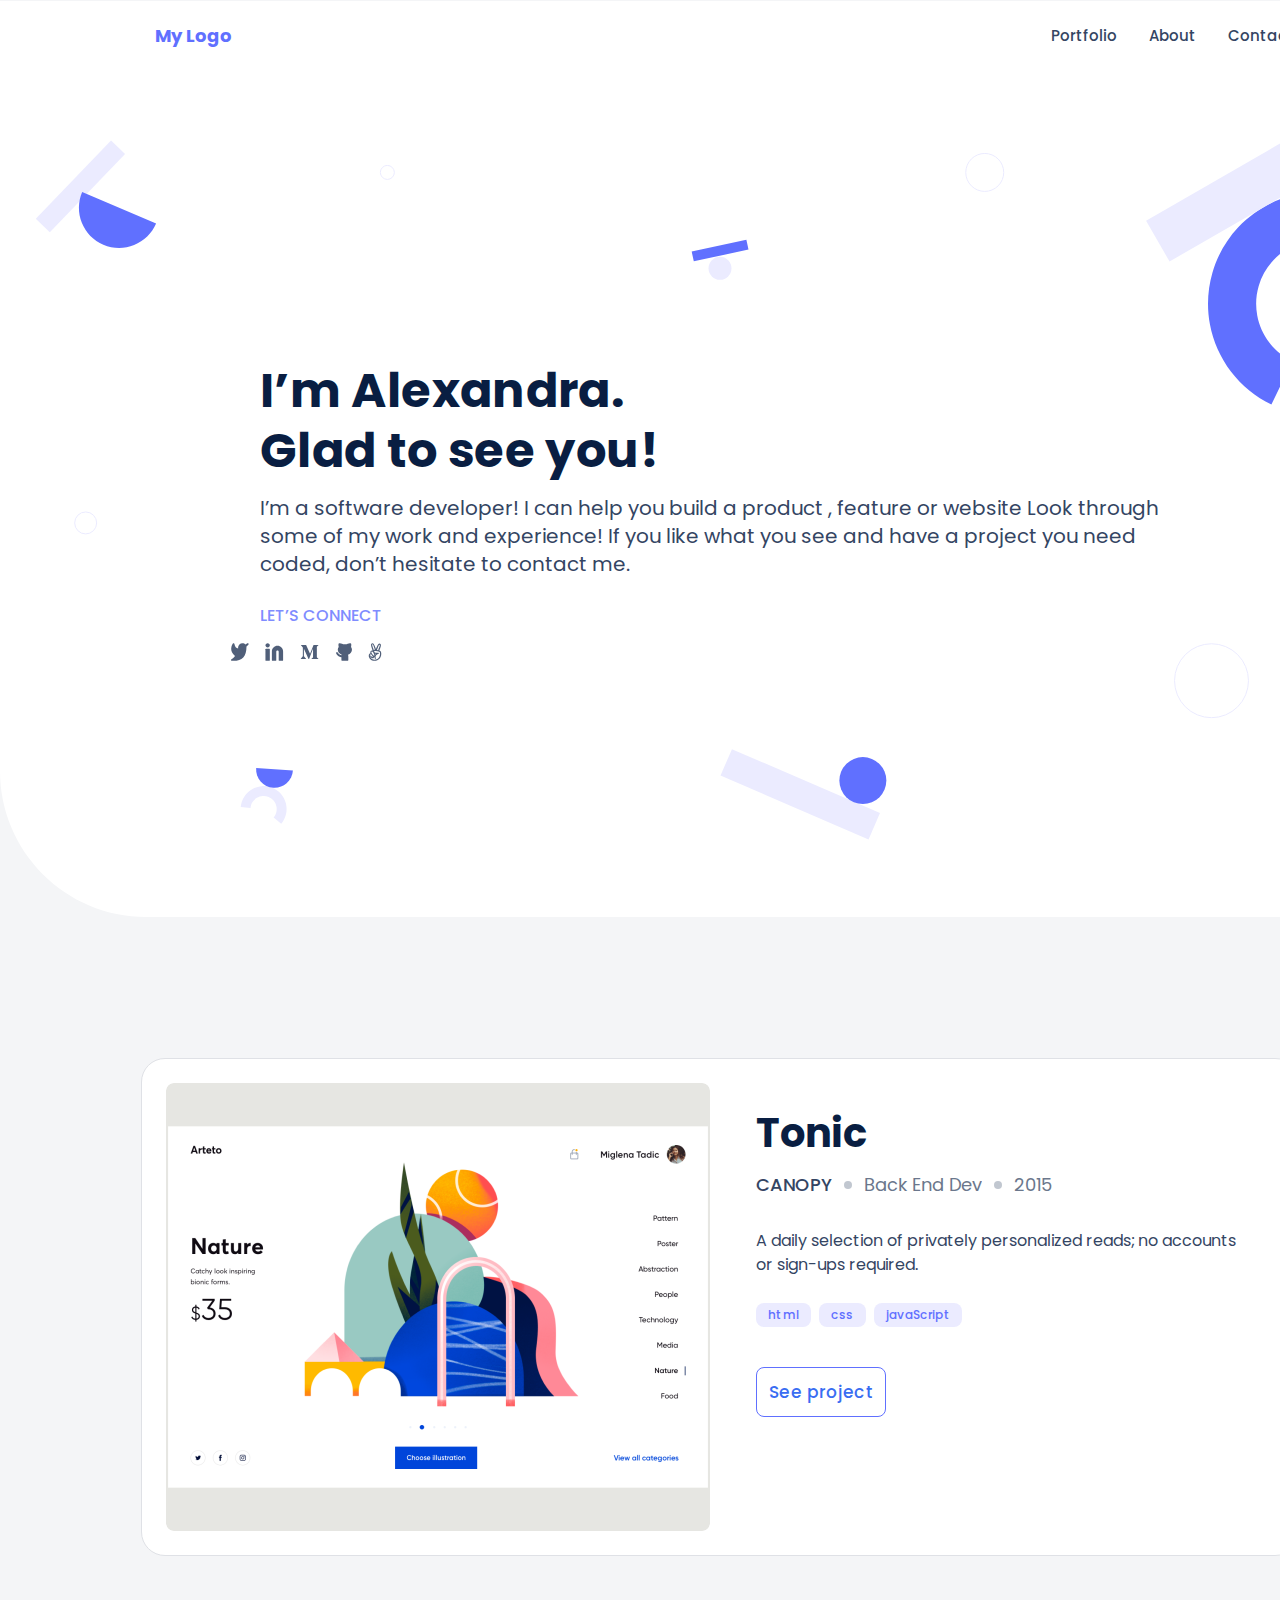
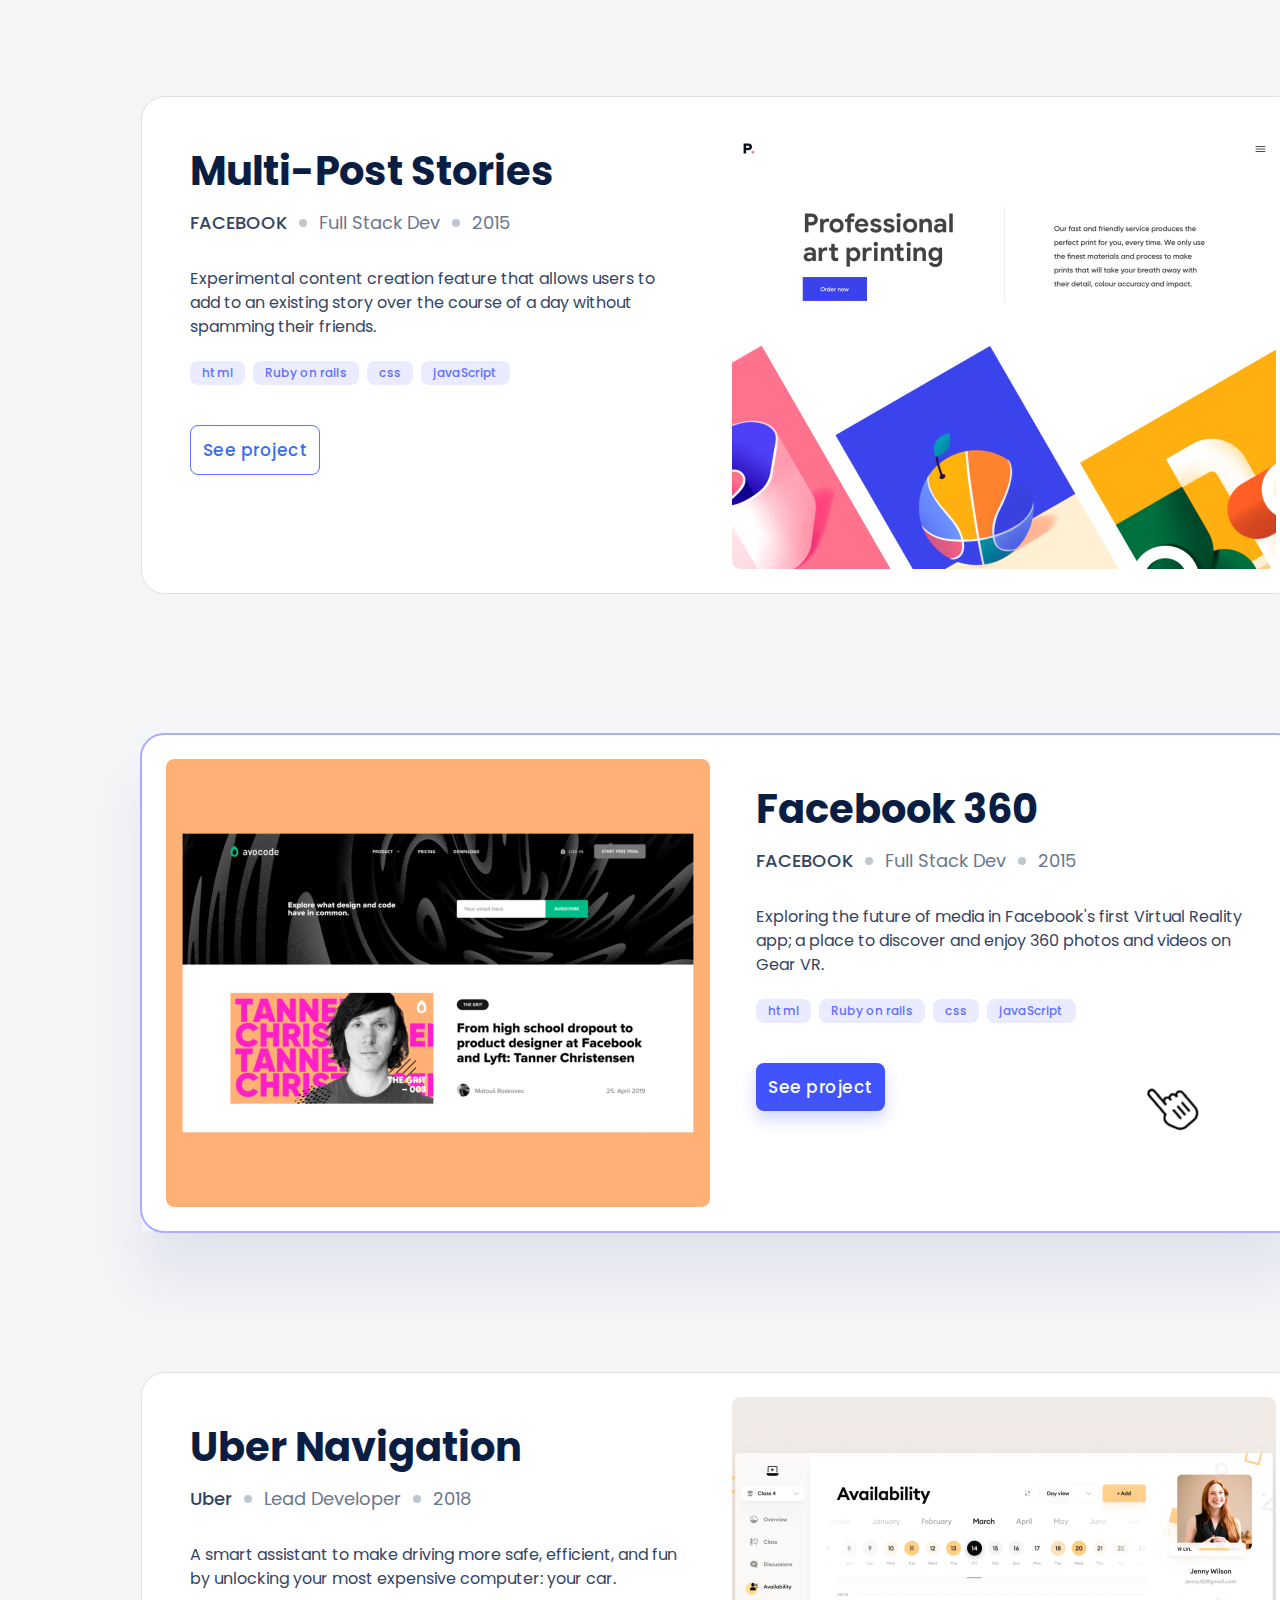
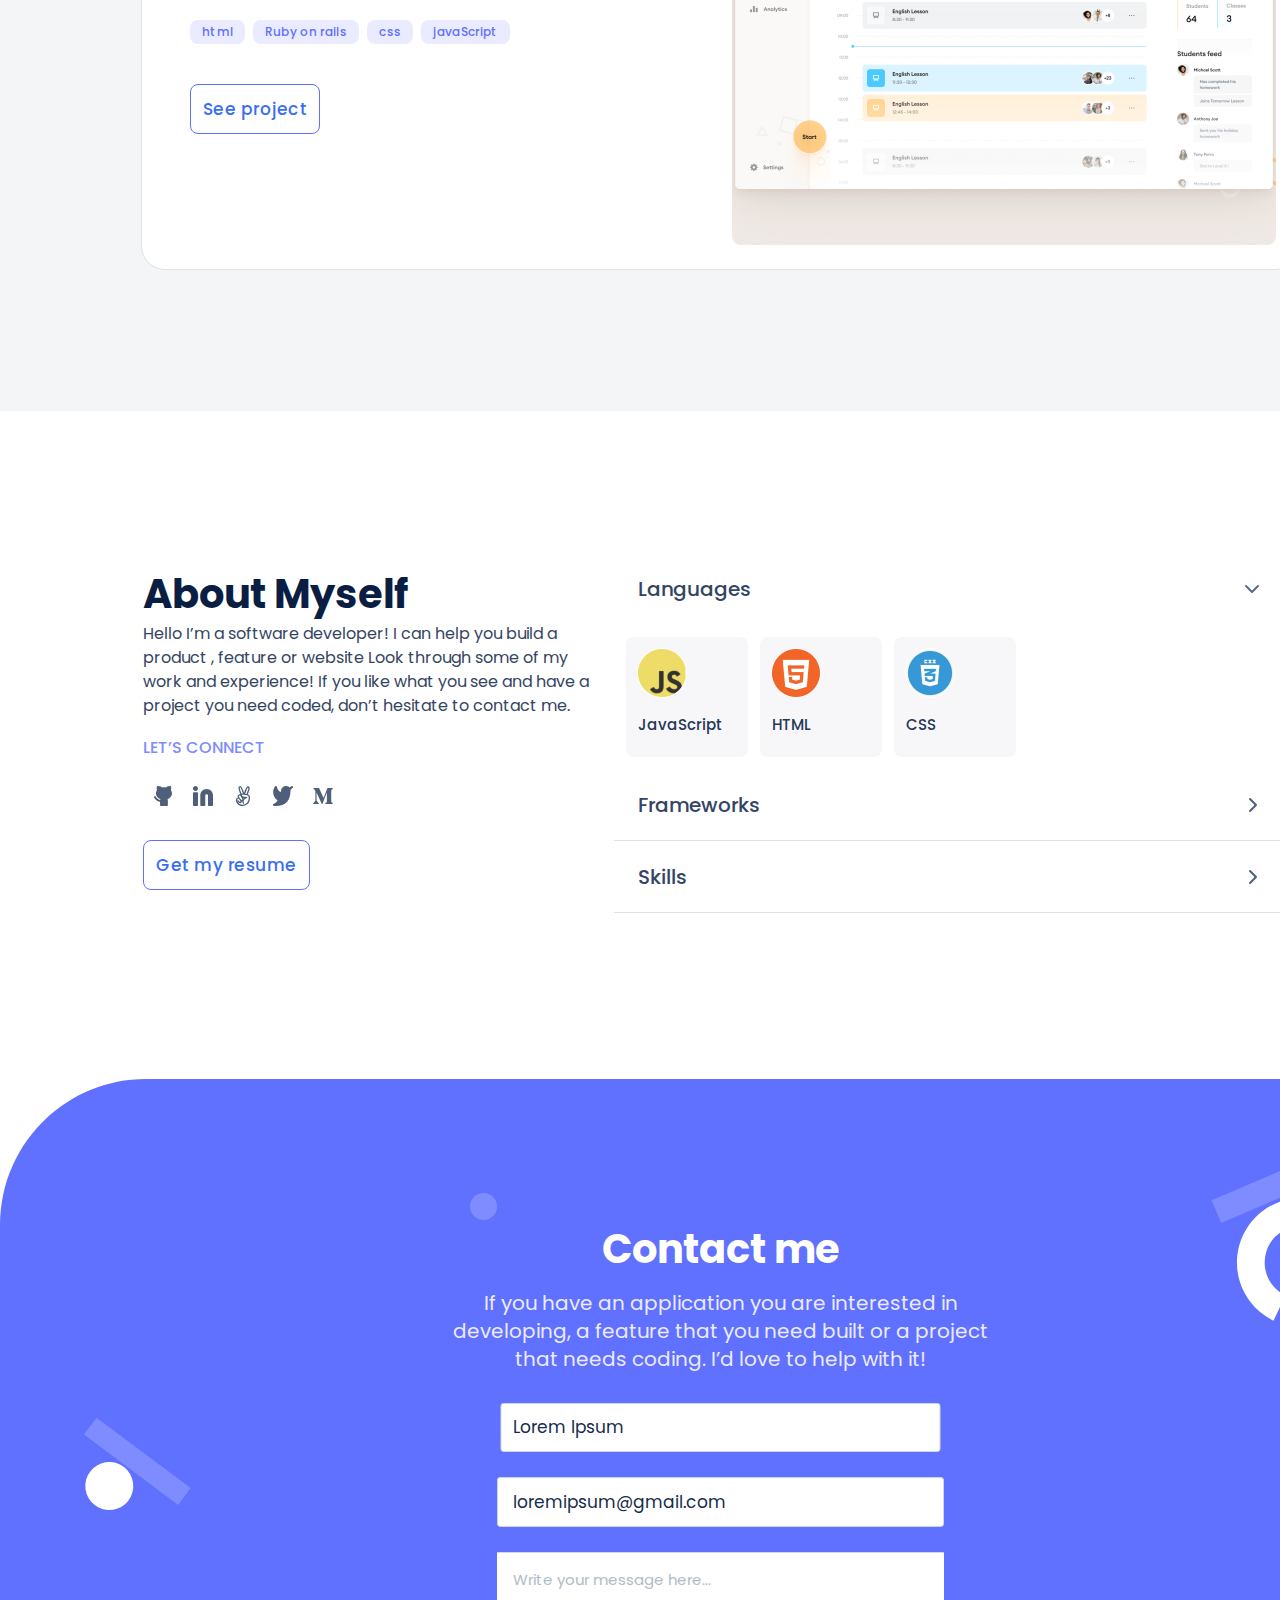
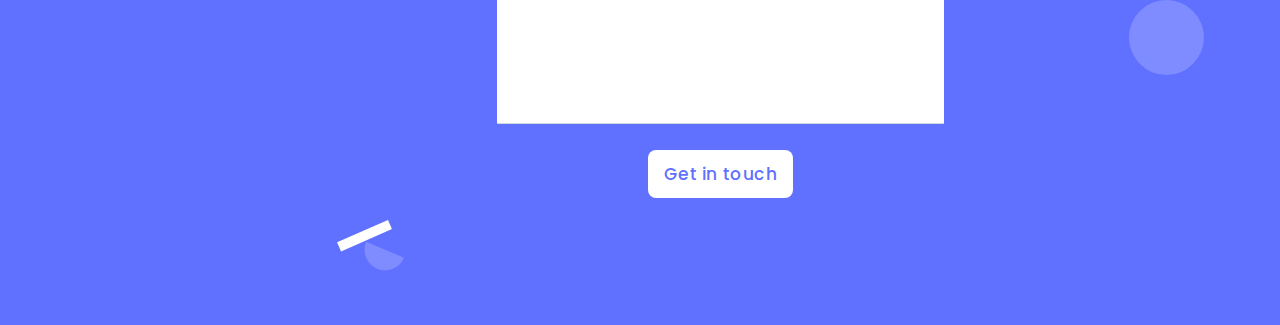
==== website-main-page/index.html @ d0fcd08b "uploading to git-hub" ====
<!DOCTYPE html>
<html>
  <head>
    <meta charset="utf-8" />
    <meta name="viewport" content="initial-scale=1, width=device-width" />

    <link rel="stylesheet" href="./global.css" />
    <link rel="stylesheet" href="./index.css" />
    <link
      rel="stylesheet"
      href="https://fonts.googleapis.com/css2?family=Poppins:wght@400;500;700&display=swap"
    />
  </head>
  <body>
    <div class="template-1-main">
      <img
        class="header-background-shape-deskto"
        alt=""
        src="./public/header-background-shapedesktop.svg"
      />

      <img
        class="about-myself-background-sha"
        alt=""
        src="./public/about-myself--background-shape-desktop.svg"
      />

      <img
        class="contact-form-background-shape"
        alt=""
        src="./public/contact-form-backgroundshapedesktop.svg"
      />

      <div class="left-block">
        <div class="text">
          <b class="primary-text">Contact me</b>
          <div class="primary-text1">
            If you have an application you are interested in developing, a
            feature that you need built or a project that needs coding. I’d love
            to help with it!
          </div>
          <div class="form">
            <div class="text-fieldactivated">
              <img
                class="containerbasic-icon"
                alt=""
                src="./public/containerbasic.svg"
              />

              <div class="input-text">Lorem Ipsum</div>
            </div>
            <div class="text-fieldactivated">
              <img
                class="containerbasic-icon1"
                alt=""
                src="./public/containerbasic.svg"
              />

              <div class="input-text">loremipsum@gmail.com</div>
            </div>
            <div class="text-area">
              <div class="containerbasic">
                <div class="container"></div>
              </div>
              <div class="input-text2">Write your message here...</div>
            </div>
            <div class="normal-buttonprimaryenabled">
              <div class="get-in-touch">Get in touch</div>
            </div>
          </div>
        </div>
      </div>
      <div class="left-block1">
        <div class="text1">
          <b class="primary-text2">About Myself</b>
          <div class="primary-text3">
            Hello I’m a software developer! I can help you build a product ,
            feature or website Look through some of my work and experience! If
            you like what you see and have a project you need coded, don’t
            hesitate to contact me.
          </div>
          <div class="social-media">
            <div class="supporting-text">
              <div class="lets-connect">LET’S CONNECT</div>
            </div>
            <div class="supporting-text">
              <div class="normal-buttontertiarydisable">
                <img
                  class="iconsicon-github"
                  alt=""
                  src="./public/iconsicon-github.svg"
                />
              </div>
              <div class="normal-buttontertiarydisable">
                <img
                  class="iconsicon-github"
                  alt=""
                  src="./public/iconsicon--linkedin.svg"
                />
              </div>
              <div class="normal-buttontertiarydisable">
                <img
                  class="iconsicon-github"
                  alt=""
                  src="./public/iconsicon--angelist.svg"
                />
              </div>
              <div class="normal-buttontertiarydisable">
                <img
                  class="iconsicon-github"
                  alt=""
                  src="./public/iconsicon--twitter.svg"
                />
              </div>
              <div class="normal-buttontertiarydisable">
                <img
                  class="iconsicon-github"
                  alt=""
                  src="./public/iconsicon--medium.svg"
                />
              </div>
            </div>
          </div>
        </div>
        <div class="normal-buttonsecondaryenable">
          <div class="get-in-touch">Get my resume</div>
        </div>
      </div>
      <div class="list-portoflio">
        <div class="portoflio-cardenabled">
          <div class="containerbasic1">
            <div class="container1"></div>
          </div>
          <div class="primary-text4"></div>
          <div class="left-block2">
            <div class="text1">
              <b class="project-title">Tonic</b>
              <div class="client-parent">
                <div class="client">
                  <div class="lets-connect">CANOPY</div>
                </div>
                <div class="counter"></div>
                <div class="role">
                  <div class="text3">Back End Dev</div>
                </div>
                <div class="counter"></div>
                <div class="role">
                  <div class="text3">2015</div>
                </div>
              </div>
            </div>
            <div class="primary-text6">
              A daily selection of privately personalized reads; no accounts or
              sign-ups required.
            </div>
            <div class="tags">
              <div class="tag">
                <div class="html">html</div>
              </div>
              <div class="tag">
                <div class="html">css</div>
              </div>
              <div class="tag">
                <div class="html">javaScript</div>
              </div>
            </div>
            <div class="action">
              <div class="normal-buttonsecondaryenable1">
                <div class="get-in-touch">See project</div>
              </div>
            </div>
          </div>
          <img
            class="snapshoot-portfolio-icon"
            alt=""
            src="./public/snapshoot-portfolio@2x.png"
          />
        </div>
        <div class="portoflio-cardenabled">
          <div class="containerbasic1">
            <div class="container1"></div>
          </div>
          <div class="primary-text4"></div>
          <div class="left-block3">
            <div class="text1">
              <b class="project-title">Multi-Post Stories</b>
              <div class="client-parent">
                <div class="client">
                  <div class="lets-connect">FACEBOOK</div>
                </div>
                <div class="counter"></div>
                <div class="role">
                  <div class="text3">Full Stack Dev</div>
                </div>
                <div class="counter"></div>
                <div class="role">
                  <div class="text3">2015</div>
                </div>
              </div>
            </div>
            <div class="primary-text9">
              Experimental content creation feature that allows users to add to
              an existing story over the course of a day without spamming their
              friends.
            </div>
            <div class="tags">
              <div class="tag">
                <div class="html">html</div>
              </div>
              <div class="tag">
                <div class="html">Ruby on rails</div>
              </div>
              <div class="tag">
                <div class="html">css</div>
              </div>
              <div class="tag">
                <div class="html">javaScript</div>
              </div>
            </div>
            <div class="action">
              <div class="normal-buttonsecondaryenable1">
                <div class="get-in-touch">See project</div>
              </div>
            </div>
          </div>
          <img
            class="snapshoot-portfolio-icon1"
            alt=""
            src="./public/snapshoot-portfolio1@2x.png"
          />
        </div>
        <div class="portoflio-cardhover">
          <div class="containerbasic1">
            <div class="container3"></div>
          </div>
          <div class="primary-text4"></div>
          <div class="left-block2">
            <div class="text1">
              <b class="project-title">Facebook 360</b>
              <div class="client-parent">
                <div class="client">
                  <div class="lets-connect">FACEBOOK</div>
                </div>
                <div class="counter"></div>
                <div class="role">
                  <div class="text3">Full Stack Dev</div>
                </div>
                <div class="counter"></div>
                <div class="role">
                  <div class="text3">2015</div>
                </div>
              </div>
            </div>
            <div class="primary-text9">
              Exploring the future of media in Facebook's first Virtual Reality
              app; a place to discover and enjoy 360 photos and videos on Gear
              VR.
            </div>
            <div class="tags">
              <div class="tag">
                <div class="html">html</div>
              </div>
              <div class="tag">
                <div class="html">Ruby on rails</div>
              </div>
              <div class="tag">
                <div class="html">css</div>
              </div>
              <div class="tag">
                <div class="html">javaScript</div>
              </div>
            </div>
            <div class="action2">
              <div class="normal-buttonprimaryhover">
                <div class="get-in-touch">See project</div>
              </div>
              <img
                class="hand-cursor-1-icon"
                alt=""
                src="./public/handcursor-1@2x.png"
              />
            </div>
          </div>
          <img
            class="snapshoot-portfolio-icon"
            alt=""
            src="./public/snapshoot-portfolio2@2x.png"
          />
        </div>
        <div class="portoflio-cardenabled">
          <div class="containerbasic1">
            <div class="container1"></div>
          </div>
          <div class="primary-text4"></div>
          <div class="left-block3">
            <div class="text1">
              <b class="project-title">Uber Navigation</b>
              <div class="client-parent">
                <div class="client">
                  <div class="lets-connect">Uber</div>
                </div>
                <div class="counter"></div>
                <div class="role">
                  <div class="text3">Lead Developer</div>
                </div>
                <div class="counter"></div>
                <div class="role">
                  <div class="text3">2018</div>
                </div>
              </div>
            </div>
            <div class="primary-text15">
              A smart assistant to make driving more safe, efficient, and fun by
              unlocking your most expensive computer: your car.
            </div>
            <div class="tags">
              <div class="tag">
                <div class="html">html</div>
              </div>
              <div class="tag">
                <div class="html">Ruby on rails</div>
              </div>
              <div class="tag">
                <div class="html">css</div>
              </div>
              <div class="tag">
                <div class="html">javaScript</div>
              </div>
            </div>
            <div class="action">
              <div class="normal-buttonsecondaryenable1">
                <div class="get-in-touch">See project</div>
              </div>
            </div>
          </div>
          <img
            class="snapshoot-portfolio-icon1"
            alt=""
            src="./public/snapshoot-portfolio3@2x.png"
          />
        </div>
      </div>
      <div class="skill-list">
        <div class="frame-parent">
          <div class="languages-parent">
            <div class="languages">Languages</div>
            <div class="normal-buttontertiarydisable4">
              <img
                class="iconsicon-github"
                alt=""
                src="./public/iconsicon--chevron--down--larger.svg"
              />
            </div>
            <div class="separator-bottom"></div>
          </div>
          <div class="langguage-list">
            <div class="ellipse-parent">
              <img class="frame-child" alt="" src="./public/ellipse-1@2x.png" />

              <div class="javascript4">JavaScript</div>
            </div>
            <div class="ellipse-parent">
              <img
                class="frame-child"
                alt=""
                src="./public/ellipse-11@2x.png"
              />

              <div class="javascript4">HTML</div>
            </div>
            <div class="ellipse-parent">
              <img
                class="frame-child"
                alt=""
                src="./public/ellipse-12@2x.png"
              />

              <div class="javascript4">CSS</div>
            </div>
          </div>
        </div>
        <div class="languages-parent">
          <div class="languages">Frameworks</div>
          <div class="normal-buttontertiarydisable4">
            <img
              class="iconsicon-github"
              alt=""
              src="./public/iconsicon--chevron--right--larger.svg"
            />
          </div>
          <div class="separator-bottom1"></div>
        </div>
        <div class="languages-parent">
          <div class="languages">Skills</div>
          <div class="normal-buttontertiarydisable4">
            <img
              class="iconsicon-github"
              alt=""
              src="./public/iconsicon--chevron--right--larger.svg"
            />
          </div>
          <div class="separator-bottom1"></div>
        </div>
      </div>
      <div class="header">
        <div class="text14">
          <b class="primary-text16">
            <span class="primary-text-txt-container">
              <p class="im-alexandra">I’m Alexandra.</p>
              <p class="im-alexandra">Glad to see you!</p>
            </span>
          </b>
          <div class="primary-text17">
            I’m a software developer! I can help you build a product , feature
            or website Look through some of my work and experience! If you like
            what you see and have a project you need coded, don’t hesitate to
            contact me.
          </div>
          <div class="social-media1">
            <div class="supporting-text">
              <div class="lets-connect">LET’S CONNECT</div>
            </div>
          </div>
        </div>
      </div>
      <img class="header-bg-icon" alt="" src="./public/header-bg.svg" />

      <img
        class="contact-form-background-shapes"
        alt=""
        src="./public/contact-form-background-shapes.svg"
      />

      <img
        class="social-media-icons"
        alt=""
        src="./public/social-media-icons.svg"
      />

      <div class="top-naviagation">
        <div class="logo-placeholder">
          <b class="my-logo">My Logo</b>
        </div>
        <div class="item-navigation">
          <div class="portfolio-wrapper">
            <div class="portfolio">Portfolio</div>
          </div>
          <div class="portfolio-wrapper">
            <div class="portfolio">About</div>
          </div>
          <div class="portfolio-wrapper">
            <div class="portfolio">Contact</div>
          </div>
        </div>
      </div>
    </div>
  </body>
</html>
---- website-main-page/global.css ----
body {
  margin: 0;
  line-height: normal;
}

:root {
  /* fonts */
  --body-3-bolder: Poppins;

  /* font sizes */
  --body-3-bolder-size: 15px;
  --font-size-lg: 18px;
  --body-2-bolder-size: 16px;
  --body-1-size: 20px;
  --header-1-size: 48px;
  --button-normal-size: 17px;
  --button-small-size: 12px;
  --header-2-size: 40px;

  /* Colors */
  --neutrals-n10: #f7f7f9;
  --theme-1-neutrals-10: #f4f5f7;
  --neutrals-n600: #344563;
  --neutrals-n700: #253858;
  --neutral-n800: #172b4d;
  --primary-b400: #6070ff;
  --primary-b5001: #4053fc;
  --primary-b300: #7f8cff;
  --primary-b500: #396df2;
  --theme-1-neutrals-1: #091e42;
  --neutrals-n40: #dfe1e6;
  --primary-b50: #ebebff;
  --theme-1-neutrals-6: #6b778c;
  --neutrals-n50: #c1c7d0;
  --neutrals-n60: #b3bac5;
  --neutrals-n0: #fff;
  --primary-b200: #a7aeff;
  --base-100: #cfd8dc;

  /* Gaps */
  --gap-5xs: 8px;
  --gap-xs: 12px;
  --gap-5xl: 24px;

  /* Paddings */
  --padding-3xs: 10px;
  --padding-xs: 12px;
  --padding-5xs: 8px;
  --padding-5xl: 24px;
  --padding-9xs: 4px;

  /* Border radiuses */
  --br-5xs: 8px;
  --br-5xl: 24px;

  /* Effects */
  --base-soft: 0px 48px 48px rgba(37, 47, 137, 0.08);
  --button-1: 0px 8px 16px rgba(64, 83, 252, 0.24);
}
---- website-main-page/index.css ----
.header-background-shape-deskto {
  position: absolute;
  top: 1px;
  left: 0;
  width: 1440px;
  height: 916px;
}
.about-myself-background-sha,
.contact-form-background-shape {
  position: absolute;
  top: 3611px;
  left: 0;
  width: 1440px;
  height: 924px;
}
.contact-form-background-shape {
  top: 4279px;
  height: 846px;
}
.primary-text,
.primary-text1 {
  position: relative;
  flex-shrink: 0;
}
.primary-text {
  line-height: 52px;
  display: flex;
  align-items: center;
  justify-content: center;
  width: 801px;
  height: 56px;
}
.primary-text1 {
  font-size: var(--body-1-size);
  line-height: 28px;
  color: var(--primary-b50);
  display: inline-block;
  width: 569px;
  height: 102px;
}
.containerbasic-icon {
  position: absolute;
  width: 100%;
  top: calc(50% - 24px);
  right: 0;
  left: 0;
  max-width: 100%;
  overflow: hidden;
  height: 49px;
}
.input-text {
  position: absolute;
  width: calc(100% - 54px);
  top: calc(50% - 9px);
  left: 16px;
  line-height: 20px;
  display: flex;
  align-items: center;
  height: 18px;
}
.text-fieldactivated {
  position: relative;
  width: 447px;
  height: 48px;
}
.containerbasic-icon1 {
  position: absolute;
  width: 100%;
  top: calc(50% - 25px);
  right: 0;
  left: 0;
  max-width: 100%;
  overflow: hidden;
  height: 50px;
}
.container {
  position: absolute;
  height: calc(100% + 2px);
  width: calc(100% + 2px);
  top: -1px;
  right: -1px;
  bottom: -1px;
  left: -1px;
  border-radius: 2px;
  background-color: var(--neutrals-n0);
  border: 1px solid var(--base-100);
  box-sizing: border-box;
}
.containerbasic {
  position: absolute;
  height: 100%;
  width: 100%;
  top: 0;
  right: 0;
  bottom: 0;
  left: 0;
}
.input-text2 {
  position: absolute;
  height: calc(100% - 30px);
  width: calc(100% - 54px);
  top: 15px;
  left: 16px;
  line-height: 24px;
  display: inline-block;
}
.text-area {
  position: relative;
  width: 447px;
  height: 170px;
  font-size: var(--body-3-bolder-size);
  color: var(--neutrals-n60);
}
.get-in-touch {
  position: relative;
  letter-spacing: 0.03em;
  line-height: 24px;
  font-weight: 500;
}
.form,
.normal-buttonprimaryenabled,
.text {
  overflow: hidden;
  justify-content: flex-start;
}
.normal-buttonprimaryenabled {
  border-radius: var(--br-5xs);
  background-color: var(--neutrals-n0);
  display: flex;
  flex-direction: row;
  align-items: center;
  padding: var(--padding-xs) 16px;
  text-align: center;
  color: var(--primary-b400);
}
.form,
.text {
  flex-direction: column;
}
.form {
  display: flex;
  align-items: center;
  gap: 27px;
  text-align: left;
  font-size: var(--button-normal-size);
  color: var(--neutral-n800);
}
.text {
  gap: var(--gap-xs);
}
.left-block,
.primary-text2,
.text {
  display: flex;
  align-items: center;
}
.left-block {
  position: absolute;
  top: 4421px;
  left: 320px;
  overflow: hidden;
  flex-direction: column;
  justify-content: flex-start;
  text-align: center;
  color: var(--neutrals-n0);
}
.primary-text2 {
  position: relative;
  font-size: var(--header-2-size);
  line-height: 52px;
  width: 447px;
  height: 33px;
  flex-shrink: 0;
}
.lets-connect,
.primary-text3 {
  position: relative;
  line-height: 24px;
}
.primary-text3 {
  color: var(--neutrals-n600);
  display: inline-block;
  width: 447px;
  height: 102px;
  flex-shrink: 0;
}
.lets-connect {
  font-weight: 500;
}
.supporting-text {
  overflow: hidden;
  display: flex;
  flex-direction: row;
  align-items: center;
  justify-content: flex-start;
}
.iconsicon-github {
  position: relative;
  width: 24px;
  height: 24px;
  overflow: hidden;
  flex-shrink: 0;
}
.normal-buttontertiarydisable {
  border-radius: var(--br-5xs);
  overflow: hidden;
  display: flex;
  flex-direction: row;
  align-items: flex-start;
  justify-content: flex-start;
  padding: var(--padding-5xs);
}
.social-media,
.text1 {
  flex-direction: column;
  align-items: flex-start;
}
.social-media {
  overflow: hidden;
  display: flex;
  justify-content: flex-start;
  gap: 16px;
  color: var(--primary-b300);
}
.text1 {
  gap: var(--gap-xs);
}
.left-block1,
.normal-buttonsecondaryenable,
.text1 {
  overflow: hidden;
  display: flex;
  justify-content: flex-start;
}
.normal-buttonsecondaryenable {
  border-radius: var(--br-5xs);
  border: 1px solid var(--primary-b400);
  flex-direction: row;
  align-items: center;
  padding: var(--padding-xs);
  text-align: center;
  font-size: var(--button-normal-size);
  color: var(--primary-b500);
}
.left-block1 {
  position: absolute;
  top: 3777px;
  left: 143px;
  flex-direction: column;
  align-items: flex-start;
  gap: var(--gap-5xl);
  font-size: var(--body-2-bolder-size);
}
.container1,
.containerbasic1 {
  position: absolute;
  border-radius: var(--br-5xl);
}
.container1 {
  height: calc(100% + 2px);
  width: calc(100% + 2px);
  top: -1px;
  right: -1px;
  bottom: -1px;
  left: -1px;
  background-color: var(--neutrals-n0);
  border: 1px solid var(--neutrals-n40);
  box-sizing: border-box;
}
.containerbasic1 {
  height: 100%;
  width: 100%;
  top: 0;
  right: 0;
  bottom: 0;
  left: 0;
}
.primary-text4 {
  position: absolute;
  top: 128px;
  left: 24px;
  overflow: hidden;
}
.project-title {
  position: relative;
  line-height: 52px;
  display: inline-block;
  width: 496px;
  height: 46px;
  flex-shrink: 0;
}
.client {
  overflow: hidden;
  display: flex;
  flex-direction: row;
  align-items: center;
  justify-content: flex-start;
  padding: var(--padding-5xs) 0;
  color: var(--neutrals-n600);
}
.counter,
.text3 {
  position: relative;
}
.counter {
  border-radius: 50%;
  background-color: var(--neutrals-n50);
  width: 8px;
  height: 8px;
}
.text3 {
  line-height: 24px;
}
.client-parent,
.role {
  overflow: hidden;
  display: flex;
  flex-direction: row;
  align-items: center;
  justify-content: flex-start;
}
.role {
  padding: var(--padding-5xs) 0;
}
.client-parent {
  gap: var(--gap-xs);
  font-size: var(--font-size-lg);
  color: var(--theme-1-neutrals-6);
}
.primary-text6 {
  position: relative;
  font-size: var(--body-2-bolder-size);
  line-height: 24px;
  color: var(--neutrals-n600);
  display: inline-block;
  width: 496px;
  height: 50px;
  flex-shrink: 0;
}
.html {
  position: relative;
  letter-spacing: 0.03em;
  line-height: 16px;
  font-weight: 500;
}
.tag {
  border-radius: var(--br-5xs);
  background-color: var(--primary-b50);
  padding: var(--padding-9xs) var(--padding-xs);
}
.normal-buttonsecondaryenable1,
.tag,
.tags {
  overflow: hidden;
  display: flex;
  flex-direction: row;
  align-items: center;
  justify-content: flex-start;
}
.tags {
  gap: var(--gap-5xs);
  font-size: var(--button-small-size);
  color: var(--primary-b400);
}
.normal-buttonsecondaryenable1 {
  position: absolute;
  top: 15.5px;
  left: -0.5px;
  border-radius: var(--br-5xs);
  border: 1px solid var(--primary-b400);
  padding: var(--padding-xs);
}
.action {
  position: relative;
  width: 496px;
  height: 153px;
  text-align: center;
  font-size: var(--button-normal-size);
  color: var(--primary-b500);
}
.left-block2,
.snapshoot-portfolio-icon {
  position: absolute;
  top: 24px;
  overflow: hidden;
}
.left-block2 {
  left: 590px;
  display: flex;
  flex-direction: column;
  align-items: flex-start;
  justify-content: flex-start;
  padding: var(--padding-5xl);
  gap: var(--gap-5xl);
}
.snapshoot-portfolio-icon {
  left: 24px;
  border-radius: var(--br-5xs);
  width: 544px;
  height: 448px;
  object-fit: cover;
}
.portoflio-cardenabled,
.primary-text9 {
  position: relative;
  width: 1156px;
  height: 496px;
}
.primary-text9 {
  font-size: var(--body-2-bolder-size);
  line-height: 24px;
  color: var(--neutrals-n600);
  display: inline-block;
  width: 496px;
  height: 70px;
  flex-shrink: 0;
}
.left-block3,
.snapshoot-portfolio-icon1 {
  position: absolute;
  top: 24px;
  overflow: hidden;
}
.left-block3 {
  left: 24px;
  display: flex;
  flex-direction: column;
  align-items: flex-start;
  justify-content: flex-start;
  padding: var(--padding-5xl);
  gap: var(--gap-5xl);
}
.snapshoot-portfolio-icon1 {
  left: 590px;
  border-radius: var(--br-5xs);
  width: 544px;
  height: 448px;
  object-fit: cover;
}
.container3 {
  position: absolute;
  height: calc(100% + 4px);
  width: calc(100% + 4px);
  top: -2px;
  right: -2px;
  bottom: -2px;
  left: -2px;
  border-radius: var(--br-5xl);
  background-color: var(--neutrals-n0);
  border: 2px solid var(--primary-b200);
  box-sizing: border-box;
}
.normal-buttonprimaryhover {
  position: absolute;
  top: 16px;
  left: 0;
  border-radius: var(--br-5xs);
  background-color: var(--primary-b5001);
  box-shadow: var(--button-1);
  overflow: hidden;
  display: flex;
  flex-direction: row;
  align-items: center;
  justify-content: flex-start;
  padding: var(--padding-xs);
}
.hand-cursor-1-icon {
  position: absolute;
  top: 16px;
  left: 376px;
  width: 80.36px;
  height: 80.36px;
  object-fit: cover;
}
.action2 {
  position: relative;
  width: 496px;
  height: 153px;
  text-align: center;
  font-size: var(--button-normal-size);
  color: var(--neutrals-n0);
}
.portoflio-cardhover {
  position: relative;
  box-shadow: var(--base-soft);
  width: 1156px;
  height: 496px;
}
.primary-text15 {
  position: relative;
  font-size: var(--body-2-bolder-size);
  line-height: 24px;
  color: var(--neutrals-n600);
  display: inline-block;
  width: 496px;
  height: 53px;
  flex-shrink: 0;
}
.languages,
.list-portoflio {
  position: absolute;
  display: flex;
  align-items: center;
}
.list-portoflio {
  top: 917px;
  left: 0;
  overflow: hidden;
  flex-direction: column;
  justify-content: flex-start;
  padding: 142px;
  gap: 142px;
}
.languages {
  width: calc(100% - 102px);
  top: calc(50% - 12px);
  left: 24px;
  line-height: 24px;
  font-weight: 500;
}
.normal-buttontertiarydisable4 {
  position: absolute;
  top: calc(50% - 20px);
  right: 26px;
  border-radius: var(--br-5xs);
  overflow: hidden;
  display: flex;
  flex-direction: row;
  align-items: flex-start;
  justify-content: flex-start;
  padding: var(--padding-5xs);
}
.separator-bottom {
  position: absolute;
  width: 100%;
  right: 0;
  bottom: 0;
  left: 0;
  background-color: var(--neutrals-n40);
  height: 1px;
  display: none;
}
.languages-parent {
  position: relative;
  width: 684px;
  height: 72px;
  overflow: hidden;
  flex-shrink: 0;
}
.frame-child {
  position: absolute;
  top: 11px;
  left: calc(50% - 50px);
  border-radius: 50%;
  width: 50px;
  height: 50px;
  object-fit: cover;
}
.javascript4 {
  position: absolute;
  top: 76px;
  left: 12px;
  line-height: 20px;
  font-weight: 500;
  display: flex;
  align-items: center;
  width: 98px;
  height: 24px;
}
.ellipse-parent {
  position: relative;
  border-radius: var(--br-5xs);
  background-color: var(--neutrals-n10);
  width: 122px;
  height: 120px;
  overflow: hidden;
  flex-shrink: 0;
}
.frame-parent,
.langguage-list {
  overflow: hidden;
  display: flex;
  justify-content: flex-start;
}
.langguage-list {
  flex-direction: row;
  align-items: center;
  padding: var(--padding-xs);
  gap: var(--gap-xs);
  font-size: var(--body-3-bolder-size);
  color: var(--neutrals-n700);
}
.frame-parent {
  flex-direction: column;
  align-items: flex-start;
}
.separator-bottom1 {
  position: absolute;
  width: 100%;
  right: 0;
  bottom: 0;
  left: 0;
  background-color: var(--neutrals-n40);
  height: 1px;
}
.skill-list {
  position: absolute;
  top: 3753px;
  left: 614px;
  overflow: hidden;
  display: flex;
  flex-direction: column;
  align-items: center;
  justify-content: flex-start;
  font-size: var(--body-1-size);
  color: var(--neutrals-n600);
}
.im-alexandra {
  margin: 0;
}
.primary-text-txt-container {
  line-break: anywhere;
  width: 100%;
}
.primary-text16,
.primary-text17 {
  position: relative;
  width: 920px;
  flex-shrink: 0;
}
.primary-text16 {
  letter-spacing: 0.37px;
  line-height: 60px;
  display: flex;
  align-items: center;
  height: 122px;
}
.primary-text17 {
  font-size: var(--body-1-size);
  line-height: 28px;
  color: var(--neutrals-n600);
  display: inline-block;
  height: 98px;
}
.social-media1 {
  overflow: hidden;
  display: flex;
  flex-direction: column;
  align-items: flex-start;
  justify-content: flex-start;
  font-size: var(--body-2-bolder-size);
  color: var(--primary-b300);
}
.header,
.text14 {
  position: absolute;
  overflow: hidden;
}
.text14 {
  top: calc(50% - 134px);
  left: 260px;
  display: flex;
  flex-direction: column;
  align-items: flex-start;
  justify-content: flex-start;
  gap: var(--gap-xs);
}
.header {
  top: 71px;
  left: 0;
  width: 1440px;
  height: 846px;
  font-size: var(--header-1-size);
}
.header-bg-icon {
  position: absolute;
  top: 119px;
  left: 34.6px;
  width: 1397.4px;
  height: 721.46px;
}
.contact-form-background-shapes {
  position: absolute;
  top: 4358.09px;
  left: 75.34px;
  width: 1290.66px;
  height: 718.7px;
}
.social-media-icons {
  position: absolute;
  height: 0.39%;
  width: 11.82%;
  top: 12.53%;
  right: 70.13%;
  bottom: 87.08%;
  left: 18.06%;
  max-width: 100%;
  overflow: hidden;
  max-height: 100%;
}
.my-logo {
  position: relative;
  line-height: 20px;
}
.logo-placeholder {
  position: absolute;
  top: calc(50% - 20px);
  left: 143px;
  overflow: hidden;
  display: flex;
  flex-direction: row;
  align-items: center;
  justify-content: flex-start;
  padding: var(--padding-3xs) var(--padding-xs);
}
.portfolio {
  position: relative;
  line-height: 20px;
  font-weight: 500;
}
.item-navigation,
.portfolio-wrapper {
  overflow: hidden;
  display: flex;
  flex-direction: row;
  align-items: center;
  justify-content: flex-start;
}
.portfolio-wrapper {
  padding: var(--padding-3xs) var(--padding-xs);
}
.item-navigation {
  position: absolute;
  top: 16px;
  left: 1039px;
  gap: var(--gap-5xs);
  font-size: var(--body-3-bolder-size);
  color: var(--neutrals-n600);
}
.top-naviagation {
  position: absolute;
  top: 0;
  left: 0;
  width: 1440px;
  height: 72px;
  overflow: hidden;
  text-align: center;
  font-size: var(--font-size-lg);
  color: var(--primary-b400);
}
.template-1-main {
  position: relative;
  background-color: var(--theme-1-neutrals-10);
  width: 100%;
  height: 5125px;
  overflow: hidden;
  text-align: left;
  font-size: var(--header-2-size);
  color: var(--theme-1-neutrals-1);
  font-family: var(--body-3-bolder);
}
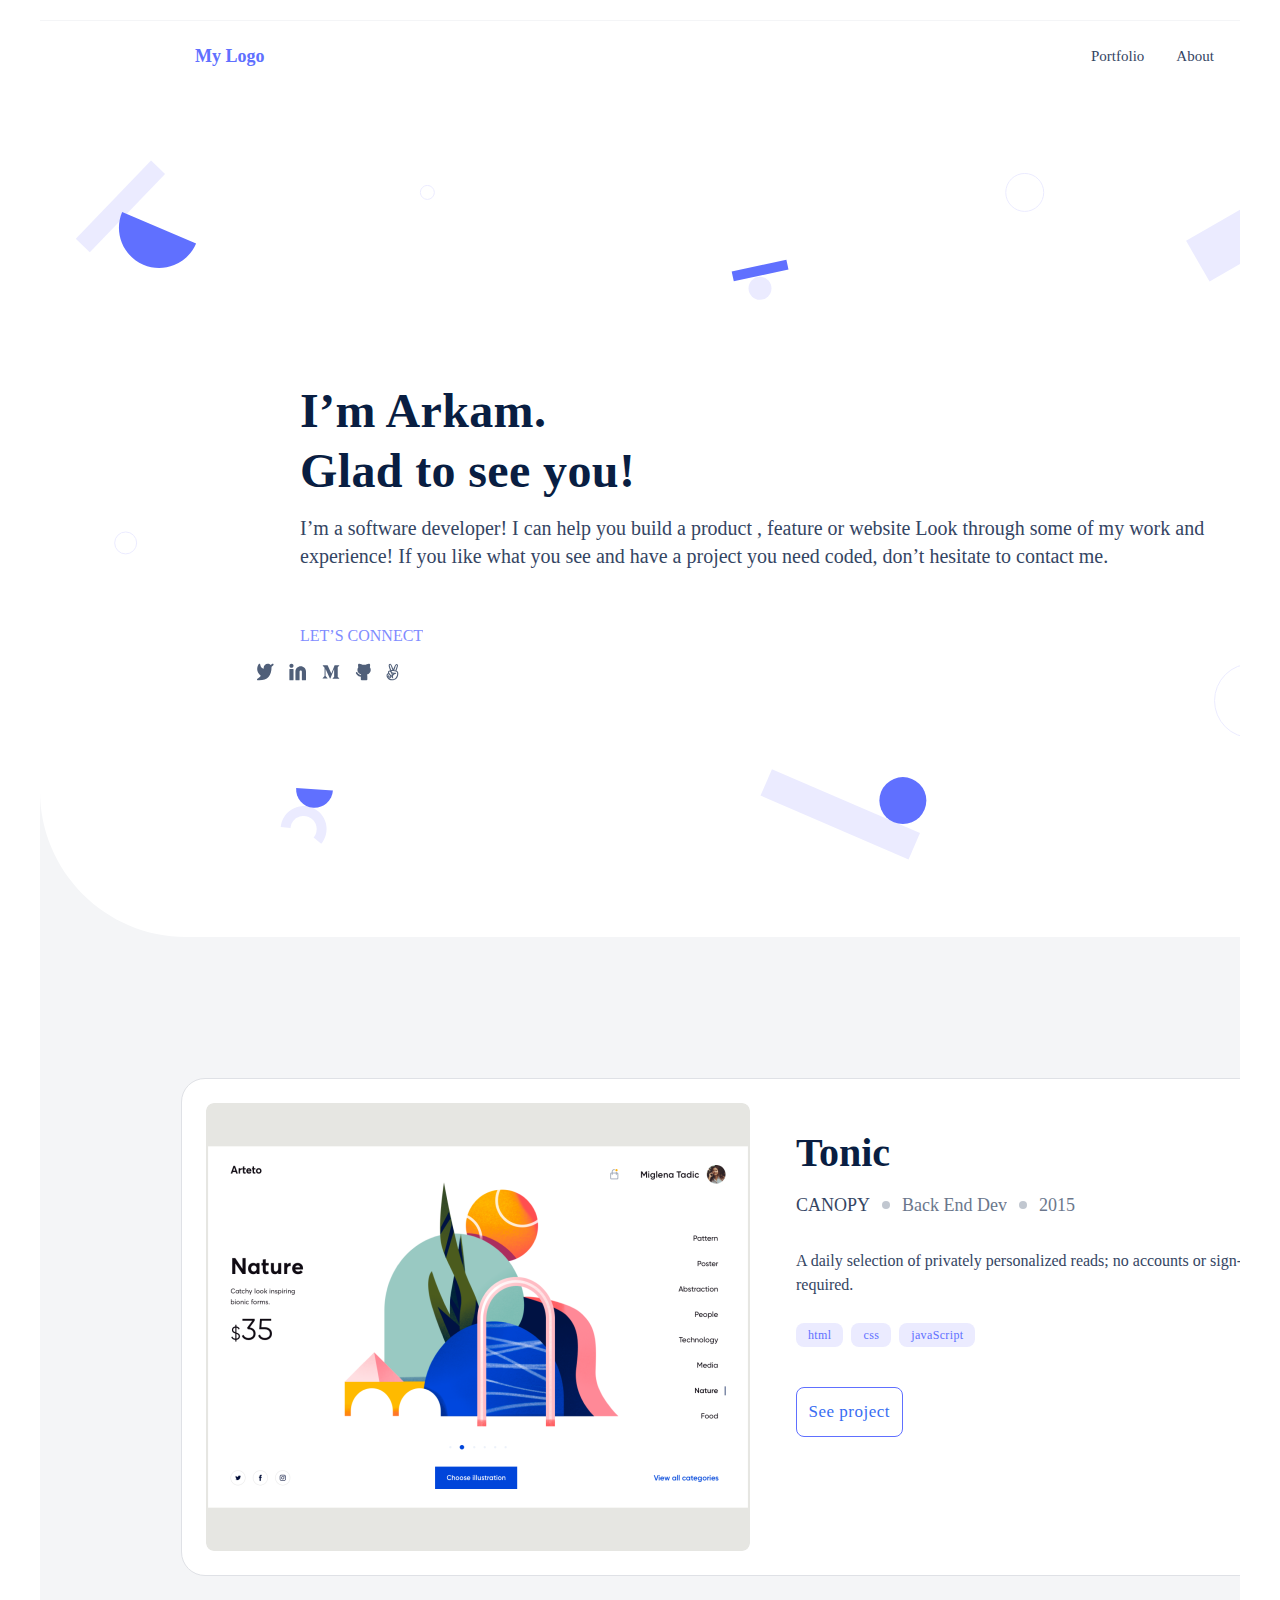
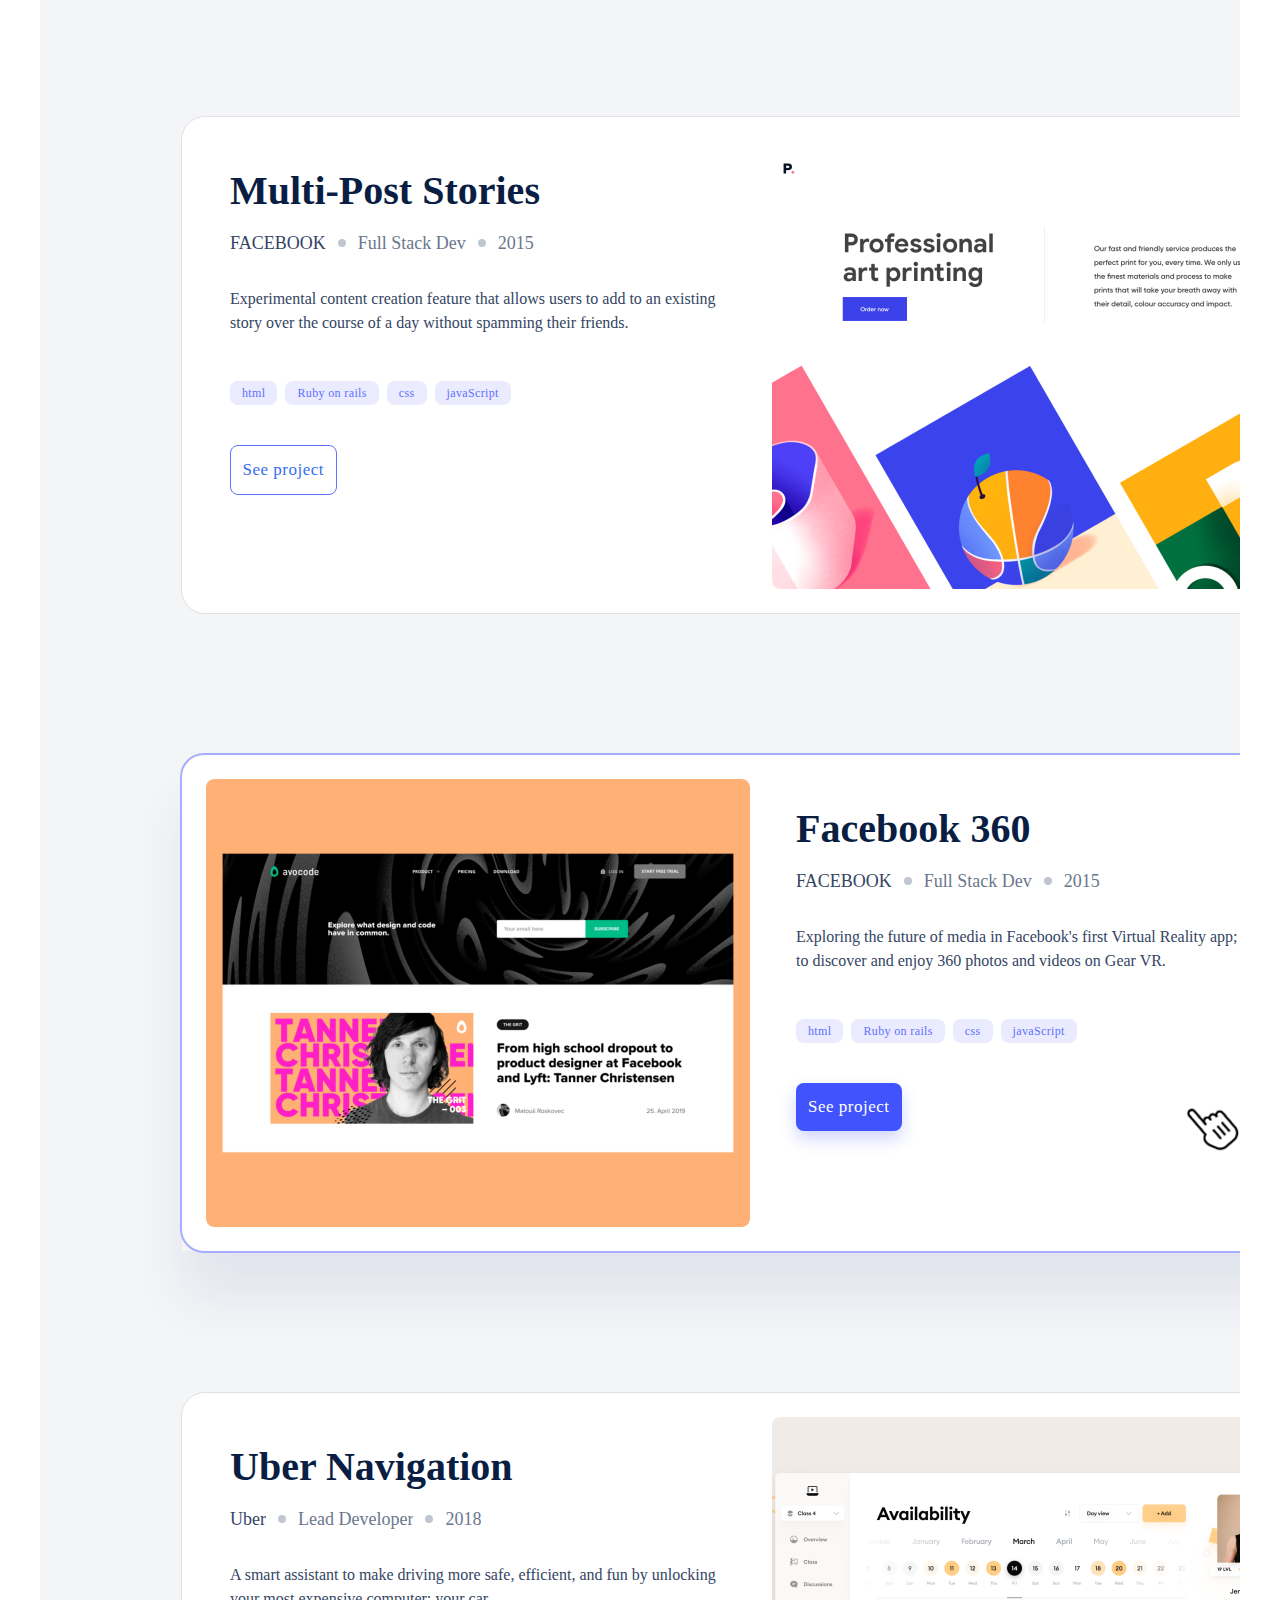
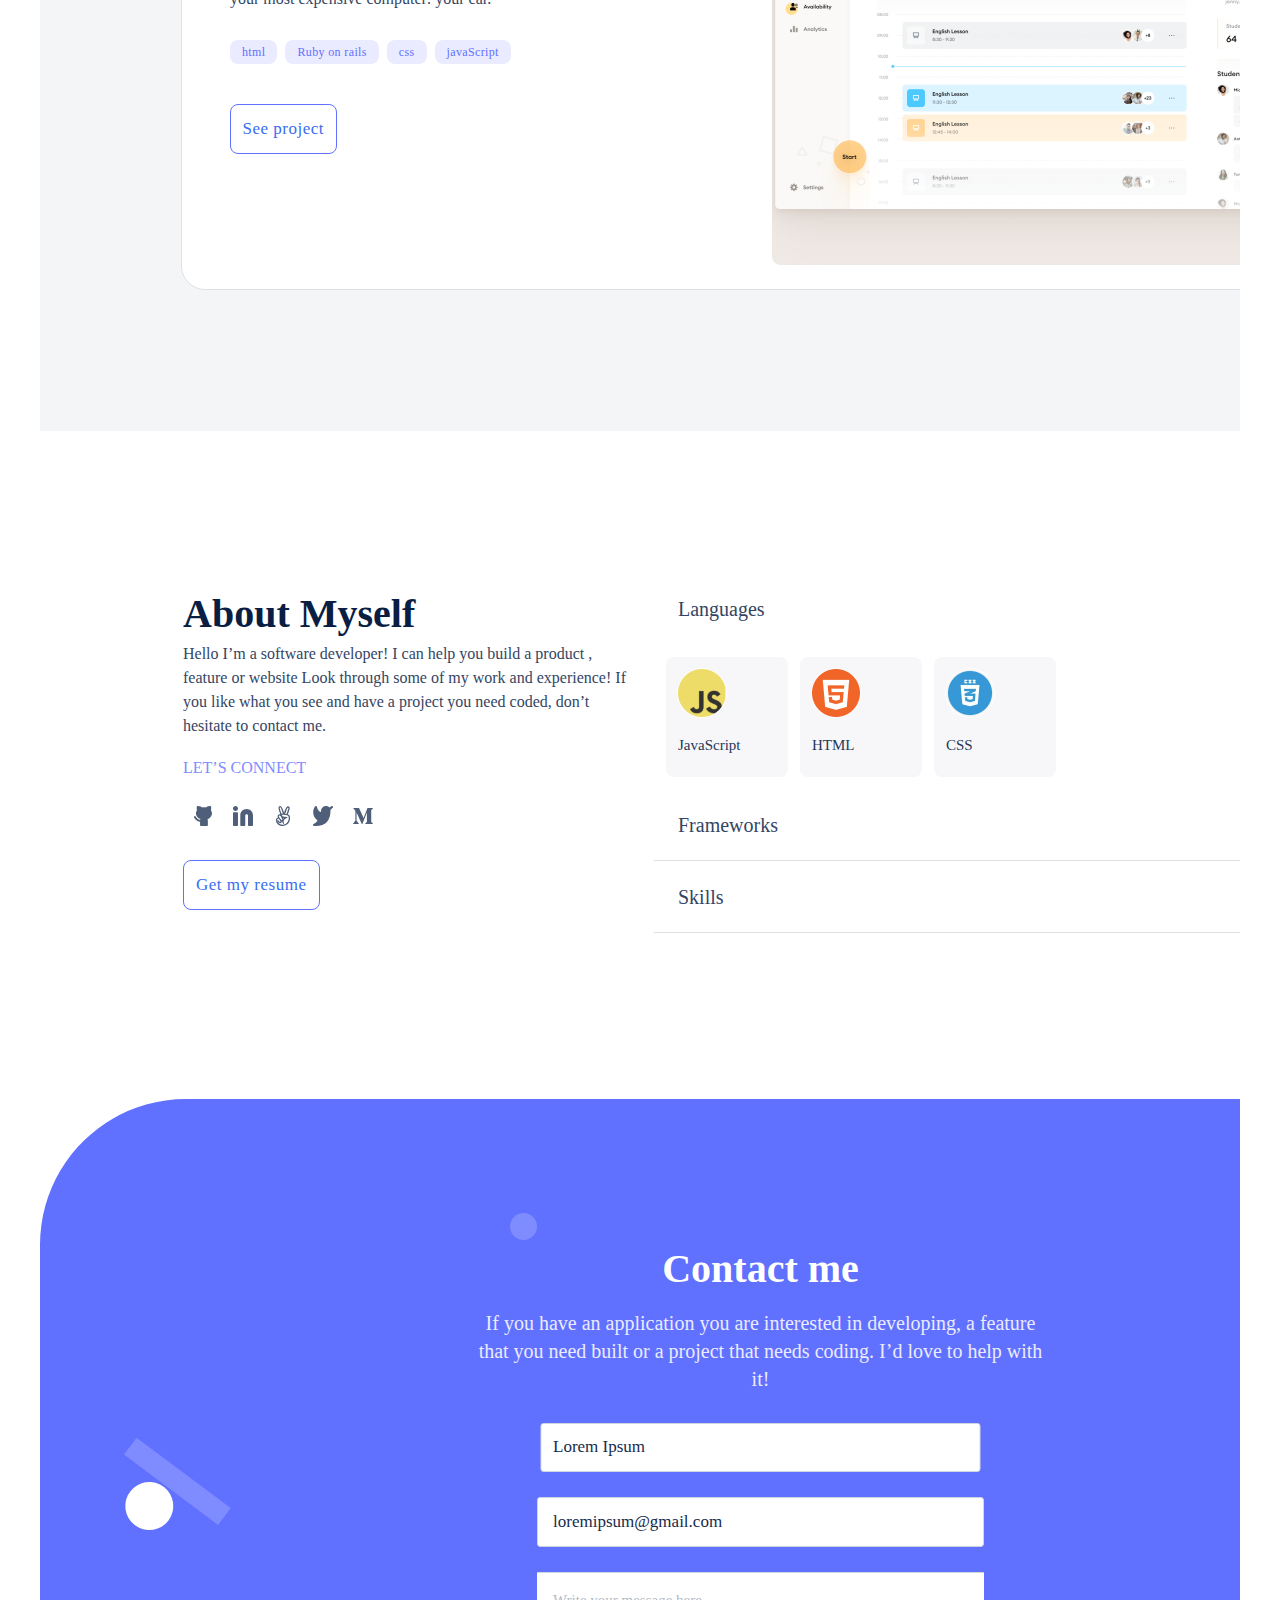
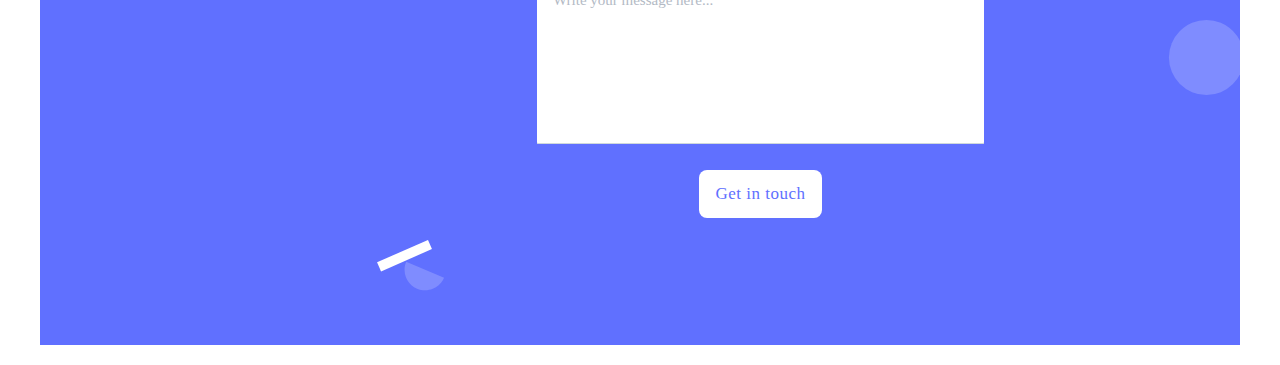
==== commit 5f18ac39: "Add files via upload" ====
--- a/website-main-page/index.html
+++ b/website-main-page/index.html
@@ -406,8 +406,8 @@
         <div class="text14">
           <b class="primary-text16">
             <span class="primary-text-txt-container">
-              <p class="im-alexandra">I’m Alexandra.</p>
-              <p class="im-alexandra">Glad to see you!</p>
+              <p class="im-arkam">I’m Arkam.</p>
+              <p class="im-arkam">Glad to see you!</p>
             </span>
           </b>
           <div class="primary-text17">
--- a/website-main-page/global.css
+++ b/website-main-page/global.css
@@ -3,11 +3,8 @@
   line-height: normal;
 }
 
+/* Common CSS variables */
 :root {
-  /* fonts */
-  --body-3-bolder: Poppins;
-
-  /* font sizes */
   --body-3-bolder-size: 15px;
   --font-size-lg: 18px;
   --body-2-bolder-size: 16px;
@@ -16,8 +13,6 @@
   --button-normal-size: 17px;
   --button-small-size: 12px;
   --header-2-size: 40px;
-
-  /* Colors */
   --neutrals-n10: #f7f7f9;
   --theme-1-neutrals-10: #f4f5f7;
   --neutrals-n600: #344563;
@@ -36,24 +31,52 @@
   --neutrals-n0: #fff;
   --primary-b200: #a7aeff;
   --base-100: #cfd8dc;
-
-  /* Gaps */
   --gap-5xs: 8px;
   --gap-xs: 12px;
   --gap-5xl: 24px;
-
-  /* Paddings */
   --padding-3xs: 10px;
   --padding-xs: 12px;
   --padding-5xs: 8px;
   --padding-5xl: 24px;
   --padding-9xs: 4px;
-
-  /* Border radiuses */
   --br-5xs: 8px;
   --br-5xl: 24px;
-
-  /* Effects */
   --base-soft: 0px 48px 48px rgba(37, 47, 137, 0.08);
   --button-1: 0px 8px 16px rgba(64, 83, 252, 0.24);
 }
+
+/* Adjusted CSS variables for screens within the range of 300px to 786px */
+@media screen and (min-width: 300px) and (max-width: 786px) {
+  :root {
+    --body-3-bolder-size: 14px;
+    --font-size-lg: 16px;
+    --body-2-bolder-size: 15px;
+    --body-1-size: 18px;
+    --header-1-size: 42px;
+    --button-normal-size: 15px;
+    --button-small-size: 11px;
+    --header-2-size: 36px;
+    --gap-5xs: 6px;
+    --gap-xs: 10px;
+    --gap-5xl: 20px;
+    --padding-3xs: 8px;
+    --padding-xs: 10px;
+    --padding-5xs: 6px;
+    --padding-5xl: 20px;
+    --padding-9xs: 3px;
+    --br-5xs: 6px;
+    --br-5xl: 20px;
+  }
+}
+
+/* Rest of your CSS */
+
+  
+
+@media (min-width: 1024px) {
+  body {
+    font-size: 20px;
+    max-width: 1200px;
+    margin: 0 auto;
+    padding: 20px;
+  }}
--- a/website-main-page/index.css
+++ b/website-main-page/index.css
@@ -615,7 +615,7 @@
   font-size: var(--body-1-size);
   color: var(--neutrals-n600);
 }
-.im-alexandra {
+.im-arkam {
   margin: 0;
 }
 .primary-text-txt-container {
@@ -759,3 +759,120 @@
   color: var(--theme-1-neutrals-1);
   font-family: var(--body-3-bolder);
 }
+@media screen and (min-width: 300px) and (max-width: 786px) {
+  .header-background-shape-deskto,
+  .about-myself-background-sha,
+  .contact-form-background-shape,
+  .contact-form-background-shape {
+    width: 100%;
+  }
+
+  .header-background-shape-deskto,
+  .about-myself-background-sha,
+  .contact-form-background-shape,
+  .contact-form-background-shape,
+  .primary-text,
+  .primary-text1,
+  .containerbasic-icon,
+  .input-text,
+  .text-fieldactivated,
+  .containerbasic-icon1,
+  .container,
+  .containerbasic,
+  .input-text2,
+  .text-area,
+  .get-in-touch,
+  .form,
+  .normal-buttonprimaryenabled,
+  .text,
+  .left-block,
+  .primary-text2,
+  .text,
+  .left-block,
+  .primary-text2,
+  .lets-connect,
+  .primary-text3,
+  .primary-text3,
+  .lets-connect,
+  .supporting-text,
+  .iconsicon-github,
+  .normal-buttontertiarydisable,
+  .social-media,
+  .text1,
+  .left-block1,
+  .normal-buttonsecondaryenable,
+  .text1,
+  .normal-buttonsecondaryenable,
+  .left-block1,
+  .container1,
+  .containerbasic1,
+  .primary-text4,
+  .project-title,
+  .client,
+  .counter,
+  .text3,
+  .client-parent,
+  .role,
+  .client-parent,
+  .role,
+  .primary-text6,
+  .html,
+  .tag,
+  .normal-buttonsecondaryenable1,
+  .tag,
+  .tags,
+  .normal-buttonsecondaryenable1,
+  .action,
+  .left-block2,
+  .snapshoot-portfolio-icon,
+  .left-block2,
+  .snapshoot-portfolio-icon,
+  .portoflio-cardenabled,
+  .primary-text9,
+  .primary-text9,
+  .left-block3,
+  .snapshoot-portfolio-icon1,
+  .left-block3,
+  .snapshoot-portfolio-icon1,
+  .container3,
+  .normal-buttonprimaryhover,
+  .hand-cursor-1-icon,
+  .action2,
+  .portoflio-cardhover,
+  .primary-text15,
+  .languages,
+  .list-portoflio,
+  .languages,
+  .normal-buttontertiarydisable4,
+  .separator-bottom,
+  .languages-parent,
+  .frame-child,
+  .javascript4,
+  .ellipse-parent,
+  .frame-parent,
+  .langguage-list,
+  .frame-parent,
+  .separator-bottom1,
+  .skill-list,
+  .im-arkam,
+  .primary-text-txt-container,
+  .primary-text16,
+  .header,
+  .primary-text17,
+  .social-media1,
+  .text14,
+  .header,
+  .header-bg-icon,
+  .contact-form-background-shapes,
+  .social-media-icons,
+  .my-logo,
+  .logo-placeholder,
+  .portfolio,
+  .item-navigation,
+  .portfolio-wrapper,
+  .item-navigation,
+  .top-naviagation,
+  .template-1-main {
+    width: 100%;
+  }
+}